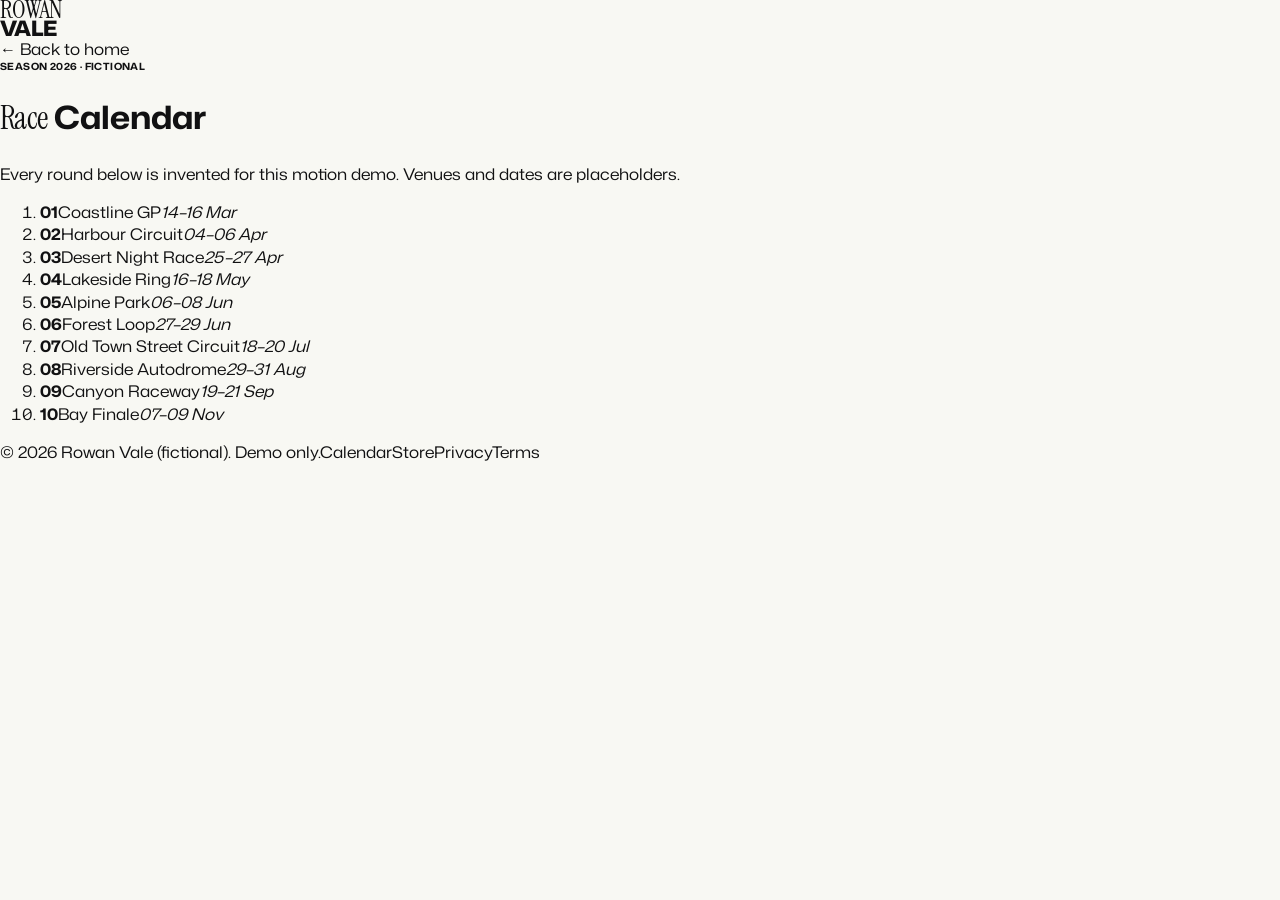
==== calendar.html @ 48850b3c "Calendar, store and legal demo pages" ====
<!doctype html>
<html lang="en">
<head>
<meta charset="utf-8">
<meta name="viewport" content="width=device-width,initial-scale=1">
<title>Calendar — Rowan Vale (fictional demo)</title>
<meta name="description" content="Fictional 2026 race calendar for Rowan Vale, a demo racing driver.">
<meta name="theme-color" content="#282c20">
<link rel="icon" href="data:image/svg+xml,%3Csvg xmlns=%22http://www.w3.org/2000/svg%22 viewBox=%220 0 40 40%22%3E%3Crect width=%2240%22 height=%2240%22 rx=%228%22 fill=%22%23d2ff00%22/%3E%3Ctext x=%2220%22 y=%2228%22 font-size=%2220%22 text-anchor=%22middle%22 font-family=%22serif%22%3ERV%3C/text%3E%3C/svg%3E">
<link rel="stylesheet" href="style.css?v=2">
</head>
<body class="page">
<a class="skip" href="#main">Skip to content</a>
<header class="page-nav"><a class="nav-logo" href="index.html"><span class="logo-a">ROWAN</span> <span class="logo-b">VALE</span></a><a class="page-back" href="index.html">← Back to home</a></header>
<main id="main" class="page-wrap">
<p class="eyebrow">Season 2026 · fictional</p>
<h1 class="page-h"><span class="serif">Race</span> Calendar</h1>
<p class="page-p">Every round below is invented for this motion demo. Venues and dates are placeholders.</p>
<ol class="cal">
<li><b>01</b><span>Coastline GP</span><em>14–16 Mar</em></li>
<li><b>02</b><span>Harbour Circuit</span><em>04–06 Apr</em></li>
<li><b>03</b><span>Desert Night Race</span><em>25–27 Apr</em></li>
<li><b>04</b><span>Lakeside Ring</span><em>16–18 May</em></li>
<li><b>05</b><span>Alpine Park</span><em>06–08 Jun</em></li>
<li><b>06</b><span>Forest Loop</span><em>27–29 Jun</em></li>
<li><b>07</b><span>Old Town Street Circuit</span><em>18–20 Jul</em></li>
<li><b>08</b><span>Riverside Autodrome</span><em>29–31 Aug</em></li>
<li><b>09</b><span>Canyon Raceway</span><em>19–21 Sep</em></li>
<li><b>10</b><span>Bay Finale</span><em>07–09 Nov</em></li>
</ol>
</main>
<footer class="page-foot"><span>© 2026 Rowan Vale (fictional). Demo only.</span><span><a href="calendar.html">Calendar</a><a href="store.html">Store</a><a href="legal.html#privacy">Privacy</a><a href="legal.html#terms">Terms</a></span></footer>
</body>
</html>
---- style.css ----
@font-face{font-family:"Mona Sans";src:url(fonts/monasans.woff2?v=1d) format("woff2");font-weight:200 900;font-stretch:75% 125%;font-display:swap}
@font-face{font-family:"Instrument Serif";src:url(fonts/instrumentserif.woff2?v=1d) format("woff2");font-weight:400;font-display:swap}
@font-face{font-family:"Caveat Brush";src:url(fonts/caveatbrush.woff2?v=1d) format("woff2");font-weight:400;font-display:swap}
:root{
  --lime:#d2ff00;--lime-off:#b2c73a;--dg:#282c20;--dg1:#3b3c38;--dg2:#535450;--white:#f4f4ed;--black:#111112;--cream:#efefe5;
  --ow1:#dde1d2;--ow2:#b4b8a5;--grey1:#ebeee0;--grey2:#c8cbbd;--hero:#f8f8f3;--topo:#cbcbb9;
  --ease:cubic-bezier(.65,.05,0,1);--dur:.75s;
  --mona:"Mona Sans",Arial,sans-serif;--serif:"Instrument Serif","Times New Roman",serif;--script:"Caveat Brush","Comic Sans MS",cursive;
}
*,*::before,*::after{box-sizing:border-box}
html.lenis,html.lenis body{height:auto}
.lenis.lenis-smooth [data-lenis-prevent]{overscroll-behavior:contain}
.lenis.lenis-stopped{overflow:clip}
html{-webkit-text-size-adjust:100%}
body{margin:0;background:var(--hero);color:var(--black);font-family:var(--mona);font-size:16px;line-height:1.4;-webkit-font-smoothing:antialiased;overflow-x:clip}
img{display:block;max-width:100%}
a{color:inherit;text-decoration:none}
button{font:inherit;color:inherit;background:none;border:0;cursor:pointer}
.sr{position:absolute;width:1px;height:1px;overflow:hidden;clip:rect(0 0 0 0);white-space:nowrap}
.skip{position:fixed;left:1rem;top:-4rem;z-index:200;background:var(--lime);color:var(--black);padding:.8rem 1rem;font-weight:700}
.skip:focus{top:1rem}
:focus-visible{outline:2px solid var(--lime);outline-offset:3px}
.serif{font-family:var(--serif);font-weight:400;letter-spacing:-.02em}
.mona{font-family:var(--mona)}
.c-lime{color:var(--lime)}
.eyebrow{font-size:.62rem;font-weight:700;text-transform:uppercase;letter-spacing:.04em;margin:0}
.topo{position:absolute;inset:0;pointer-events:none;-webkit-mask:url(assets/topo.svg?v=1d) center/cover no-repeat;mask:url(assets/topo.svg?v=1d) center/cover no-repeat}
.topo-hero{background:var(--topo);opacity:.8}
.topo-dark{background:#363b25}
.topo-light{background:var(--topo);opacity:.7}
.topo-foot{background:#3a3f2a}
.topo-horiz{background:#363b25;transition:opacity .4s}

/* loader */
.loader{position:fixed;inset:0;z-index:150;background:var(--lime);display:grid;place-items:center;clip-path:ellipse(150% 150% at 50% 50%)}
.loader-mark{display:grid;place-items:center;gap:1rem;color:var(--black)}
.loader-mark span{font-family:var(--serif);font-size:4rem;line-height:1}
.loader-mark i{display:block;width:8rem;height:2px;background:rgba(17,17,18,.2);position:relative;overflow:hidden}
.loader-mark i::after{content:"";position:absolute;inset:0;background:var(--black);transform-origin:left;animation:load 1s var(--ease) forwards}
@keyframes load{from{transform:scaleX(0)}to{transform:scaleX(1)}}
.no-js .loader{display:none}

/* nav */
.nav{position:fixed;inset:0 0 auto 0;z-index:100;display:flex;justify-content:space-between;align-items:flex-start;padding:1.25rem 1.5rem;pointer-events:none;color:var(--black);transition:color var(--dur) var(--ease)}
.nav.is-dark{color:var(--white)}
.nav>*{pointer-events:auto}
.nav-logo{display:flex;flex-direction:column;line-height:.82;transform-origin:left top;transition:transform .5s var(--ease)}
.logo-a{font-family:var(--serif);font-size:1.55rem;letter-spacing:-.02em}
.logo-b{font-weight:800;font-stretch:112%;font-size:1.32rem;letter-spacing:-.03em}
.nav-mark{position:absolute;left:50%;top:.9rem;width:2.75rem;height:2.75rem;padding:.4rem;margin-left:-1.375rem;transition:transform .5s var(--ease)}
.nav-mark svg{width:100%;height:100%}
.nav-right{display:flex;gap:.5rem;transform-origin:right top;transition:transform .5s var(--ease)}
.at-top .nav-logo,.at-top .nav-right{transform:scale(1.2)}
.btn-store{display:inline-flex;align-items:center;gap:.45rem;height:2.75rem;padding:0 1rem;background:var(--lime);color:var(--black);border-radius:.4rem;font-size:.7rem;font-weight:700;letter-spacing:.03em}
.btn-store .i svg{width:.8rem;height:.8rem;display:block}
.btn-menu{width:2.75rem;height:2.75rem;border:1.5px solid currentColor;border-radius:.4rem;display:grid;place-content:center;gap:5px}
.btn-menu i{display:block;width:1rem;height:1.5px;background:currentColor;transition:transform .5s var(--ease)}
.btn-menu i:last-child{width:.6rem;margin-left:auto}
.menu-open .btn-menu i:first-child{transform:translateY(3.25px) rotate(45deg)}
.menu-open .btn-menu i:last-child{width:1rem;transform:translateY(-3.25px) rotate(-45deg)}
.menu[hidden]{display:none}
.menu{position:fixed;inset:0;z-index:90;background:var(--dg);color:var(--white);display:flex;flex-direction:column;justify-content:center;padding:6rem 1.5rem 2rem;clip-path:ellipse(0% 0% at 100% 0%)}
.menu nav{display:flex;flex-direction:column;gap:.2rem}
.menu nav a{font-weight:800;font-stretch:112%;text-transform:uppercase;font-size:clamp(2.6rem,7vw,5.25rem);line-height:1;letter-spacing:-.03em;min-height:44px}
.menu nav a:hover{color:var(--lime)}
.menu-foot{margin-top:auto;font-size:.75rem;color:var(--ow2)}
.menu-open .nav{color:var(--white)}

/* data-hover text */
[data-hover] .t{display:inline-block;overflow:hidden;position:relative;vertical-align:top;line-height:1.2}
[data-hover] .t .char{display:inline-block;will-change:transform}
[data-hover] .t .dup{position:absolute;left:0;top:100%;white-space:pre}

/* scroll indicator */
.scroll-ind{position:fixed;right:.3rem;top:10vh;width:.4em;height:80vh;z-index:95;mix-blend-mode:difference;opacity:0;pointer-events:none}
.scroll-ind i{display:block;width:100%;height:20%;background:#ffffffbf;border-radius:1rem}

/* HERO */
.hero{position:relative;height:300vh;background:transparent}
.hero-stick{position:sticky;top:0;height:100vh;height:100svh;overflow:hidden;background:var(--hero)}
.hero-media{position:absolute;left:50%;top:50%;width:100vw;height:100vh;height:100svh;transform:translate(-50%,-50%);overflow:hidden;z-index:2;will-change:width,height}
.hero-img{width:100%;height:100%;object-fit:cover;object-position:50% 40%}
.hero-tint{position:absolute;inset:0;opacity:0}
.hero-zoom{position:absolute;inset:0;-webkit-mask:radial-gradient(120% 95% at 50% 55%,#000 60%,transparent 100%);mask:radial-gradient(120% 95% at 50% 55%,#000 60%,transparent 100%)}
.hero-canvas{position:absolute;inset:0;width:100%;height:100%;pointer-events:none}
.hero-target{position:absolute;left:50%;top:50%;width:min(36vw,34rem);aspect-ratio:4/3;transform:translate(-50%,-50%)}
.hero-marquee{position:absolute;inset:0;display:flex;flex-direction:column;justify-content:center;z-index:1;text-transform:uppercase;white-space:nowrap}
.mq-row{overflow:hidden}
.row-inner{display:inline-flex;will-change:transform}
.mq-a{font-family:var(--serif);color:var(--lime-off);font-size:clamp(3rem,8.5vw,7.9rem);line-height:.86}
.mq-b{font-weight:660;font-stretch:93%;color:var(--ow1);font-size:clamp(3rem,8.5vw,7.9rem);line-height:.9;letter-spacing:-.02em}
.hero-msg{position:absolute;left:50%;top:calc(50% - min(18vw,17rem)*.75 - 4.5rem);transform:translateX(-50%);z-index:3;color:var(--lime);display:flex;flex-direction:column;align-items:center;gap:.6rem;opacity:0}
.hero-msg .mono{width:1.6rem;height:1.6rem}
.msg-t{font-size:.62rem;font-weight:700;text-transform:uppercase;color:var(--white);letter-spacing:.04em;overflow:hidden}
.msg-t .char{display:inline-block}
.signature{position:absolute;left:50%;top:50%;width:min(72vw,64rem);transform:translate(-45%,-50%);z-index:4;fill:none;stroke:var(--lime);stroke-width:11;stroke-linecap:round;stroke-linejoin:round;overflow:visible;pointer-events:none}
.next-race{position:absolute;left:1.5rem;bottom:1.5rem;z-index:5;width:6.5rem;border:1px solid rgba(17,17,18,.25);border-radius:.4rem;padding:.6rem;display:flex;flex-direction:column;gap:.35rem;color:var(--black);font-size:.7rem;transition:opacity .3s}
.next-race svg{width:100%;height:auto}
.next-race b{font-weight:800;text-transform:uppercase;font-size:.66rem}
.hero-sig-track{position:absolute;left:0;right:0;top:100vh;height:150vh;pointer-events:none}

/* MANIFESTO */
.manifesto{position:relative;background:var(--dg);color:var(--white);padding:22vh 1.5rem 26vh;text-align:center;overflow:hidden}
.mani-in{position:relative;max-width:78rem;margin:0 auto}
.mini-helmet{width:2.6rem;color:var(--ow2);margin:0 auto 1rem;display:block}
.manifesto .eyebrow{margin-bottom:2rem}
.mani-text{margin:0;font-weight:660;font-stretch:93%;text-transform:uppercase;font-size:clamp(2.4rem,7.4vw,7.9375rem);line-height:.906;letter-spacing:-.0625rem;color:var(--ow1)}
.mani-text strong{font-family:var(--serif);font-weight:400;color:var(--lime);letter-spacing:-.03em}
.line{display:block}
.high-line-reveal{pointer-events:none}

/* HORIZONTAL */
.horiz{position:relative;background:var(--dg);color:var(--white)}
.horiz-stick{position:sticky;top:0;height:100vh;overflow:hidden}
.horiz-track{position:relative;height:100%;display:flex;align-items:flex-start;gap:6vw;padding:0 8vw 0 6vw;width:max-content;will-change:transform}
.h-item{flex:none;position:relative;margin:0}
.h-quote{width:24rem;margin-top:16vh}
.h-q{font-family:var(--serif);font-size:2.75rem;line-height:.886;letter-spacing:-.06rem;margin:0;color:var(--ow1)}
.h-q b{font-family:var(--mona);font-weight:700;font-size:.8em;letter-spacing:-.02em;color:inherit}
.h-sig{width:7rem;color:var(--lime);margin-top:1.4rem}
.h-item figcaption{font-size:.62rem;font-weight:700;text-transform:uppercase;margin-top:.6rem;letter-spacing:.04em}
.cap-bar{display:block;width:2.4rem;height:.35rem;background:var(--lime);margin-bottom:.6rem}
.h-img{overflow:hidden;position:relative}
.h-img img{width:calc(100% + 4rem);max-width:none;margin-left:-4rem;height:100%;object-fit:cover}
.s-l .h-img{width:34vw;height:38vw;max-height:66vh}
.s-m .h-img{width:22vw;height:26vw;max-height:52vh}
.s-s .h-img{width:13vw;height:14vw;max-height:30vh}
.t-1{margin-top:22vh}.t-2{margin-top:8vh}.t-3{margin-top:52vh}.t-4{margin-top:70vh}.t-5{margin-top:18vh}.t-6{margin-top:10vh}.t-7{margin-top:34vh}.t-8{margin-top:64vh}
.h-text{width:22rem;margin-top:62vh}
.h-text p{font-family:var(--serif);font-size:1.5rem;line-height:1.05;margin:0}
.h-end{width:4vw}
.horiz.is-light .h-q,.horiz.is-light .h-text p{color:var(--black)}

/* OTOT */
.otot{position:relative;background:var(--white);overflow:hidden}
.otot-top{position:relative;height:100vh;min-height:40rem}
.otot-img{position:absolute;bottom:0;height:88%;width:auto;object-fit:contain;z-index:1}
.otot-l{left:-3vw}
.otot-r{right:-4vw}
.otot-col{position:absolute;top:34%;z-index:2;display:flex;flex-direction:column;align-items:flex-start;gap:1rem}
.otot-c1{right:52%;align-items:flex-end;text-align:right}
.otot-c2{left:52%}
.otot-h{margin:0;font-weight:800;font-stretch:93%;text-transform:uppercase;font-size:clamp(2.6rem,6vw,5.4rem);line-height:.86;letter-spacing:-.03em}
.otot-h .serif{font-weight:400}
.otot-p{margin:0;font-size:.85rem;max-width:15rem}
.btn-round{width:2.75rem;height:2.75rem;background:var(--lime);border-radius:.4rem;display:grid;place-items:center}
.btn-round svg{width:1rem}
.script{pointer-events:none;display:block;overflow:visible;clip-path:inset(0 100% 0 0)}
.script text{font-family:var(--script);fill:var(--lime);font-size:100px}
.s-collab text{font-size:200px}
.s-on{position:absolute;right:2%;top:-4.2rem;width:clamp(7rem,13vw,12rem);transform:rotate(-8deg);z-index:3}
.otot-bottom{position:relative;height:90vh;overflow:hidden}
.otot-bottom img{width:100%;height:120%;object-fit:cover;transform-origin:50% 0}

/* HELMETS */
.helmets{position:relative;background:var(--black);color:var(--white);padding:18vh 1.5rem 10vh}
.hel-head{text-align:center;margin-bottom:10vh}
.hel-head .eyebrow{color:var(--lime);margin-bottom:1rem}
.hel-title{margin:0;font-weight:800;font-stretch:93%;text-transform:uppercase;font-size:clamp(2.8rem,7vw,7rem);line-height:.86;letter-spacing:-.03em}
.hel-title .serif{color:var(--lime);font-weight:400}
.hel-p{max-width:26rem;margin:1.5rem auto 0;color:var(--ow2);font-size:.9rem}
.hel-grid{display:grid;grid-template-columns:repeat(4,1fr);gap:1.2rem;max-width:90rem;margin:0 auto;align-items:start}
.hel-col{display:flex;flex-direction:column;gap:1.2rem}
.hel-card{position:relative;aspect-ratio:406.89/411;color:#3a3a3c;transition:color var(--dur) var(--ease)}
.hel-card:hover,.hel-card:focus-within{color:var(--lime)}
.hel-frame{position:absolute;inset:0;width:100%;height:100%;overflow:visible}
.hel-frame path{fill:#0c0c0d;stroke:currentColor;stroke-width:1.2;vector-effect:non-scaling-stroke}
.hel-img{position:absolute;inset:8% 8% 18%;display:grid;place-items:center;transition:transform var(--dur) var(--ease)}
.hel-img img{width:100%;height:100%;object-fit:contain;mix-blend-mode:lighten}
.hel-card:hover .hel-img{transform:scale(1.1)}
.hel-reveal{position:absolute;inset:8% 8% 18%;clip-path:ellipse(100% 0% at 50% 0);transition:clip-path var(--dur) var(--ease);background:radial-gradient(60% 60% at 50% 55%,rgba(210,255,0,.18),transparent 70%)}
.hel-card:hover .hel-reveal{clip-path:ellipse(100% 120% at 50% 0%)}
.hel-label{position:absolute;right:.4rem;bottom:.35rem;font-size:.62rem;font-weight:700;color:var(--white);display:flex;gap:.5rem}
.hel-label b{color:var(--lime)}
.hel-card a{position:absolute;inset:0;z-index:2}
.hel-cta{text-align:center;padding:22vh 0 8vh;display:flex;flex-direction:column;align-items:center;gap:1.4rem}
.cta-t{font-family:var(--serif);font-size:clamp(1.6rem,2.75vw,2.75rem);line-height:.95;max-width:22ch;margin:0}
.btn-lime,.btn-dark{display:inline-flex;align-items:center;min-height:2.75rem;padding:0 1.1rem;border-radius:.4rem;font-size:.7rem;font-weight:700;letter-spacing:.03em}
.btn-lime{background:var(--lime);color:var(--black)}
.btn-dark{background:var(--black);color:var(--white)}

/* STORE */
.store{position:relative;background:var(--black)}
.visor{position:relative;background:#e9ece6;clip-path:ellipse(70% 0% at 50% 0%);min-height:110vh;overflow:hidden}
.store-in{position:relative;min-height:110vh;display:grid;grid-template-columns:1.1fr 1fr .9fr;align-items:center;gap:2rem;padding:14vh 4vw}
.store-copy{display:flex;flex-direction:column;gap:1.1rem;align-items:flex-start}
.store-h{margin:0;font-weight:800;font-stretch:93%;text-transform:uppercase;font-size:clamp(2.6rem,5vw,4.5rem);line-height:.88;letter-spacing:-.03em}
.store-h .serif{font-weight:400}
.store-p{margin:0;max-width:22rem;font-size:.9rem}
.store-img{overflow:hidden;border-radius:.3rem}
.store-img img{width:100%;height:100%;object-fit:cover}
.s1{height:70vh}.s2{height:44vh;margin-top:20vh}

/* COLLABS */
.collabs{position:relative;background:var(--white);padding:12vh 0 48vh;overflow:hidden}
.col-head{position:relative;display:flex;justify-content:space-between;align-items:flex-start;padding:0 1.5rem;margin-bottom:10vh;gap:2rem}
.col-title{margin:0;text-transform:uppercase;font-size:clamp(2.6rem,6vw,5.2rem);line-height:.86;letter-spacing:-.03em}
.col-title .mona{font-weight:800;font-stretch:93%}
.col-title .serif{font-weight:400}
.col-p{max-width:17rem;font-size:.85rem;margin:0}
.s-collab{position:absolute;left:-1%;top:-35%;width:min(68vw,64rem);transform:rotate(-14deg);z-index:3}
.marquee{position:relative;overflow:hidden}
.mq-lane{display:flex;width:max-content;will-change:transform}
.mq-coll{display:flex;align-items:center;gap:5rem;padding-right:5rem;flex:none}
.logo{height:2.2rem;width:auto;color:var(--black);flex:none}

/* SOCIALS */
.socials{position:relative;background:var(--white);text-align:center;padding:10vh 1.5rem 0;overflow:hidden}
.soc-title{margin:0 0 4rem;text-transform:uppercase;line-height:.86;letter-spacing:-.03em;font-size:clamp(2.6rem,5vw,4.5rem)}
.soc-title .mona{font-weight:800;font-stretch:93%}
.soc-title .serif{font-weight:400}
.fan{position:relative;height:40rem;max-width:80rem;margin:0 auto}
.fan-c{position:absolute;left:50%;top:0;width:20rem;height:35rem;margin-left:-10rem;border-radius:3.3rem;overflow:hidden;box-shadow:0 1.5rem 3rem rgba(17,17,18,.18);background:#ccc}
.fan-c img{width:100%;height:100%;object-fit:cover}
.soc-follow{font-size:1.6rem;margin:2rem 0 1rem}
.soc-links{list-style:none;margin:0;padding:0 0 22vh;display:flex;justify-content:center;gap:.5rem;flex-wrap:wrap}
.soc-links a{display:inline-flex;align-items:center;min-height:44px;padding:0 .9rem;font-size:.66rem;font-weight:700;text-transform:uppercase;background:var(--black);color:var(--white);border-radius:.3rem}

/* FOOTER */
.footer{position:relative;background:var(--white);padding:4rem .8rem .8rem}
.foot-grad{position:absolute;inset:0;background:linear-gradient(180deg,var(--white) 0%,#e6f7a0 30%,var(--lime) 75%)}
.foot-card{position:relative;background:var(--dg);color:var(--white);border-radius:2rem;height:calc(100vh - 5.6rem);min-height:36rem;padding:13vh 2rem 1rem;display:grid;grid-template-columns:1fr 2fr 1fr;grid-template-rows:auto 1fr auto auto;overflow:visible}
.foot-card::before{content:"";position:absolute;left:30%;right:30%;top:-2.4rem;height:3rem;background:var(--dg);border-radius:2rem 2rem 0 0}
.foot-card .topo{border-radius:2rem;overflow:hidden}
.sig-foot{top:7vh;left:50%;width:min(16vw,14rem);transform:translate(-30%,0);stroke-width:7}
.foot-h{grid-column:1/-1;margin:0;text-align:center;text-transform:uppercase;font-size:clamp(2.6rem,5vw,5rem);line-height:.86;letter-spacing:-.03em;position:relative;z-index:3}
.foot-h .mona{font-weight:800;font-stretch:93%}
.foot-h .serif{font-weight:400}
.foot-h .l1,.foot-h .l2{display:block}
.foot-helmet{grid-column:2;grid-row:2/4;justify-self:center;align-self:end;width:auto;height:min(52vh,30vw);aspect-ratio:1;margin-top:-1rem;object-fit:cover;-webkit-mask:radial-gradient(60% 60% at 50% 45%,#000 70%,transparent 100%);mask:radial-gradient(60% 60% at 50% 45%,#000 70%,transparent 100%);position:relative;z-index:2}
.foot-col{grid-row:2;align-self:center;display:flex;flex-direction:column;align-items:center;gap:.1rem;position:relative;z-index:3}
.foot-col .eyebrow{color:var(--ow2);margin-bottom:.5rem}
.foot-col a{font-weight:800;font-stretch:93%;font-size:1.25rem;line-height:1;min-height:44px;display:flex;align-items:center}
.foot-col a .t{line-height:1.1}
.fc-l{grid-column:1}.fc-r{grid-column:3}
.foot-btn{grid-column:2;grid-row:3;justify-self:center;align-self:end;position:relative;z-index:4;margin-bottom:1rem}
.foot-mq{grid-column:1/-1;grid-row:4;margin:0 -2rem;padding:1rem 0;z-index:1}
.foot-mq .logo{color:var(--white);height:1.8rem}
.foot-legal{grid-column:1/-1;display:flex;justify-content:space-between;font-size:.6rem;color:var(--ow2);text-transform:uppercase;font-weight:700;position:relative;z-index:3}
.foot-legal a{margin-left:.6rem;display:inline-flex;min-height:44px;min-width:44px;padding:0 .4rem;align-items:center;justify-content:center}

/* MOBILE */
@media (max-width:991px){
  .nav{padding:1rem}
  .nav-mark{top:4.5rem}
  .hero{height:220vh}
  .hero-img{object-position:50% 30%}
  .hero-target{width:72vw}
  .hero-msg{top:calc(50% - 27vw - 4.5rem)}
  .signature{width:92vw}
  .next-race{left:1rem;bottom:1rem}
  .horiz-stick{position:relative;height:auto;overflow:visible}
  .horiz-track{flex-direction:column;width:auto;padding:8vh 1.5rem 12vh;gap:3rem}
  .h-item{margin-top:0!important}
  .h-quote,.h-text{width:auto}
  .h-q{font-size:2.2rem}
  .s-l .h-img,.s-m .h-img{width:100%;height:auto;aspect-ratio:4/5;max-height:none}
  .s-s .h-img{width:60%;height:auto;aspect-ratio:1;max-height:none}
  .s-s:nth-of-type(even){align-self:flex-end}
  .h-img img{width:100%;margin-left:0}
  .otot-top{height:auto;min-height:0;padding:28vh 1rem 0;display:grid;grid-template-columns:1fr 1fr;gap:1rem}
  .otot-img{position:relative;height:auto;width:100%;grid-row:2;left:auto;right:auto}
  .otot-col{position:relative;top:auto;left:auto;right:auto;grid-row:1}
  .otot-c1{align-items:flex-start;text-align:left}
  .s-on{right:auto;left:0;top:-5rem;width:6.5rem}
  .s-collab{top:-6%;width:96vw}
  .collabs{padding-bottom:20vh}
  .otot-bottom{height:60vh}
  .hel-grid{grid-template-columns:repeat(2,1fr);gap:.8rem}
  .hel-col{gap:.8rem}
  .store-in{grid-template-columns:1fr;padding:16vh 1.5rem 10vh}
  .s1{height:50vh}.s2{height:36vh;margin-top:0;width:70%;justify-self:end}
  .col-head{flex-direction:column}
  .fan{height:30rem}
  .fan-c{width:13rem;height:23rem;margin-left:-6.5rem;border-radius:2.2rem}
  .foot-card{height:auto;grid-template-columns:1fr 1fr;padding:14vh 1.2rem 1rem;grid-template-rows:auto auto auto auto auto}
  .foot-card::before{left:20%;right:20%}
  .foot-h{grid-column:1/-1}
  .foot-helmet{grid-column:1/-1;grid-row:2;width:72vw;height:auto;margin-top:1rem}
  .foot-col{grid-row:3;margin-top:1rem}
  .fc-l{grid-column:1}.fc-r{grid-column:2}
  .foot-btn{grid-column:1/-1;grid-row:4;margin-top:1.5rem}
  .foot-mq{grid-row:5;margin:0 -1.2rem}
  .foot-legal{flex-direction:column;gap:.2rem;grid-row:6}
  .foot-legal a{margin:0 1rem 0 0}
  .sig-foot{width:40vw;top:8vh}
}
@media (max-width:479px){
  .mani-text{font-size:2.15rem}
  .fan-c{width:10.5rem;height:18.5rem;margin-left:-5.25rem}
  .fan{height:24rem}
}

/* reduced motion / no-js fallbacks */
.reduced .hero{height:auto}
.reduced .hero-stick{position:relative;height:100vh}
.reduced .hero-canvas,.reduced .signature path{display:block}
.reduced .script{clip-path:none}
.reduced .loader{display:none}
.reduced .visor{clip-path:none}
.reduced .horiz-stick{position:relative;height:auto;overflow:visible}
.reduced .horiz-track{flex-wrap:wrap;width:auto;padding:10vh 6vw;justify-content:center;gap:3rem}
.reduced .h-item{margin-top:0!important}
.reduced .hero-msg{display:none}
.no-js .visor{clip-path:none}
.no-js .script{clip-path:none}
.no-js .loader{display:none}
@media (prefers-reduced-motion:reduce){*,*::before,*::after{animation:none!important;transition-duration:.01ms!important}}
/* fictional partner wordmarks */
.lg1{font-weight:900;font-stretch:125%;letter-spacing:.02em;font-size:1.3rem}
.lg2{font-family:var(--serif);font-style:italic;font-size:2rem}
.lg3{font-weight:800;font-size:1.5rem;letter-spacing:.12em}.lg3 i{font-style:normal;color:transparent;-webkit-text-stroke:1.5px currentColor}
.lg4{font-weight:500;font-size:1.6rem;letter-spacing:-.04em}
.lg5{font-family:var(--serif);font-size:1.5rem;letter-spacing:.3em}
.lg6{font-weight:700;font-size:1.6rem;display:inline-flex;align-items:center;gap:.2rem}.lg6 i{width:.7rem;height:.7rem;border-radius:50%;border:2px solid currentColor;display:inline-block}
.lg7{border:2px solid currentColor;padding:.15rem .5rem;font-weight:700;font-size:1rem;letter-spacing:.1em}
.lg8{border:2px solid currentColor;border-radius:2rem;padding:.1rem .8rem;font-weight:800;font-size:1rem}
.lg9{font-family:var(--serif);font-size:1.7rem}
.logo{display:inline-flex;align-items:center;height:auto;white-space:nowrap;line-height:1}
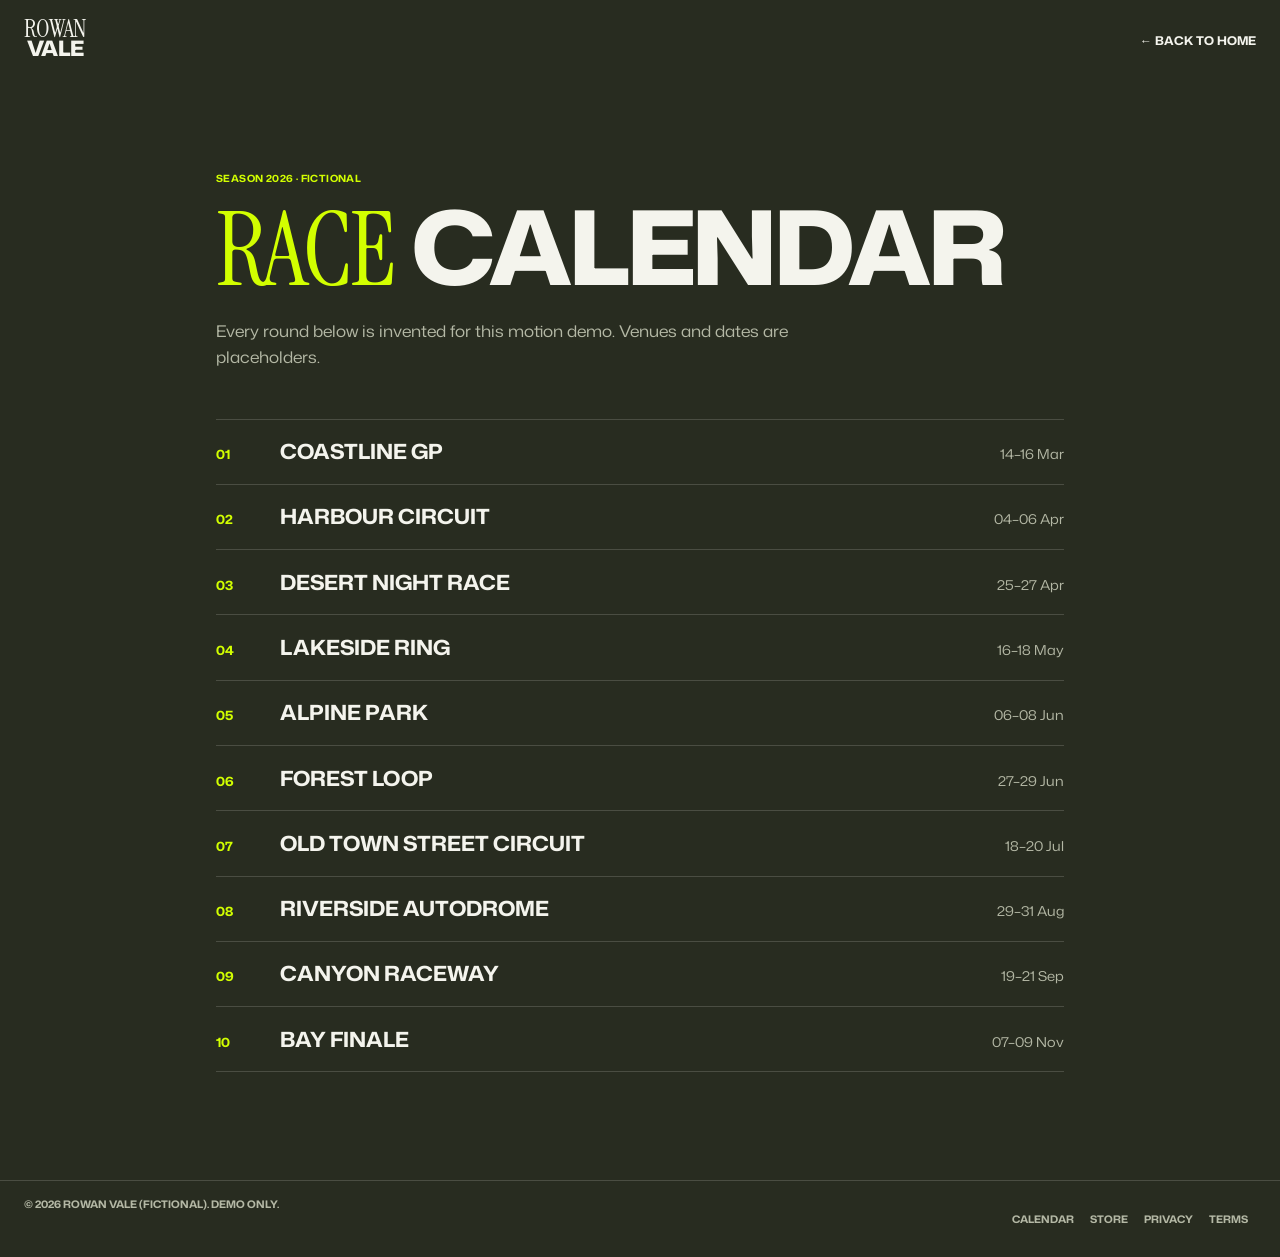
==== commit 9dc4fce4: "Hero→card on transform/opacity only (FLIP scale + counter-scale, dark overlay), topo visible behind " ====
--- a/calendar.html
+++ b/calendar.html
@@ -7,7 +7,7 @@
 <meta name="description" content="Fictional 2026 race calendar for Rowan Vale, a demo racing driver.">
 <meta name="theme-color" content="#282c20">
 <link rel="icon" href="data:image/svg+xml,%3Csvg xmlns=%22http://www.w3.org/2000/svg%22 viewBox=%220 0 40 40%22%3E%3Crect width=%2240%22 height=%2240%22 rx=%228%22 fill=%22%23d2ff00%22/%3E%3Ctext x=%2220%22 y=%2228%22 font-size=%2220%22 text-anchor=%22middle%22 font-family=%22serif%22%3ERV%3C/text%3E%3C/svg%3E">
-<link rel="stylesheet" href="style.css?v=2">
+<link rel="stylesheet" href="style.css?v=3">
 </head>
 <body class="page">
 <a class="skip" href="#main">Skip to content</a>
--- a/style.css
+++ b/style.css
@@ -1,11 +1,10 @@
-@font-face{font-family:"Mona Sans";src:url(fonts/monasans.woff2?v=1d) format("woff2");font-weight:200 900;font-stretch:75% 125%;font-display:swap}
-@font-face{font-family:"Instrument Serif";src:url(fonts/instrumentserif.woff2?v=1d) format("woff2");font-weight:400;font-display:swap}
-@font-face{font-family:"Caveat Brush";src:url(fonts/caveatbrush.woff2?v=1d) format("woff2");font-weight:400;font-display:swap}
+@font-face{font-family:"Mona Sans";src:url(fonts/monasans.woff2?v=3) format("woff2");font-weight:200 900;font-stretch:75% 125%;font-display:swap}
+@font-face{font-family:"Instrument Serif";src:url(fonts/instrumentserif.woff2?v=3) format("woff2");font-weight:400;font-display:swap}
 :root{
   --lime:#d2ff00;--lime-off:#b2c73a;--dg:#282c20;--dg1:#3b3c38;--dg2:#535450;--white:#f4f4ed;--black:#111112;--cream:#efefe5;
   --ow1:#dde1d2;--ow2:#b4b8a5;--grey1:#ebeee0;--grey2:#c8cbbd;--hero:#f8f8f3;--topo:#cbcbb9;
   --ease:cubic-bezier(.65,.05,0,1);--dur:.75s;
-  --mona:"Mona Sans",Arial,sans-serif;--serif:"Instrument Serif","Times New Roman",serif;--script:"Caveat Brush","Comic Sans MS",cursive;
+  --mona:"Mona Sans",Arial,sans-serif;--serif:"Instrument Serif","Times New Roman",serif;
 }
 *,*::before,*::after{box-sizing:border-box}
 html.lenis,html.lenis body{height:auto}
@@ -24,12 +23,12 @@
 .mona{font-family:var(--mona)}
 .c-lime{color:var(--lime)}
 .eyebrow{font-size:.62rem;font-weight:700;text-transform:uppercase;letter-spacing:.04em;margin:0}
-.topo{position:absolute;inset:0;pointer-events:none;-webkit-mask:url(assets/topo.svg?v=1d) center/cover no-repeat;mask:url(assets/topo.svg?v=1d) center/cover no-repeat}
-.topo-hero{background:var(--topo);opacity:.8}
+.topo{position:absolute;inset:0;pointer-events:none;-webkit-mask:url(assets/topo.svg?v=3) center/cover no-repeat;mask:url(assets/topo.svg?v=3) center/cover no-repeat}
+.topo-hero{background:var(--ow2);opacity:.85;top:calc(var(--zt)*-1);-webkit-mask-image:url(assets/topo-hero.svg?v=3);mask-image:url(assets/topo-hero.svg?v=3)}
 .topo-dark{background:#363b25}
 .topo-light{background:var(--topo);opacity:.7}
 .topo-foot{background:#3a3f2a}
-.topo-horiz{background:#363b25;transition:opacity .4s}
+.topo-horiz{background:#363b25;will-change:opacity}
 
 /* loader */
 .loader{position:fixed;inset:0;z-index:150;background:var(--lime);display:grid;place-items:center;clip-path:ellipse(150% 150% at 50% 50%)}
@@ -72,16 +71,21 @@
 [data-hover] .t .dup{position:absolute;left:0;top:100%;white-space:pre}
 
 /* scroll indicator */
-.scroll-ind{position:fixed;right:.3rem;top:10vh;width:.4em;height:80vh;z-index:95;mix-blend-mode:difference;opacity:0;pointer-events:none}
-.scroll-ind i{display:block;width:100%;height:20%;background:#ffffffbf;border-radius:1rem}
+.scroll-ind{position:fixed;right:.3rem;top:10vh;width:.4em;height:80vh;z-index:95;opacity:0;pointer-events:none;will-change:opacity}
+.scroll-ind i{display:block;width:100%;height:20%;background:rgba(138,140,128,.75);border-radius:1rem;will-change:transform}
 
 /* HERO */
-.hero{position:relative;height:300vh;background:transparent}
+.hero{position:relative;height:300vh;background:transparent;--zt:4.5rem}
 .hero-stick{position:sticky;top:0;height:100vh;height:100svh;overflow:hidden;background:var(--hero)}
-.hero-media{position:absolute;left:50%;top:50%;width:100vw;height:100vh;height:100svh;transform:translate(-50%,-50%);overflow:hidden;z-index:2;will-change:width,height}
+.hero-media{position:absolute;left:50%;top:50%;width:100vw;height:100vh;height:100svh;transform:translate(-50%,-50%);overflow:hidden;z-index:2;background:var(--hero);will-change:transform}
+.hero-cs{position:absolute;inset:0;transform:translateY(var(--zt));will-change:transform}
+.hero-dark{position:absolute;inset:0;background:#282c20;opacity:0;will-change:opacity}
+.next-race,.topo-hero,.hero-tint{will-change:opacity}.hero-msg{will-change:transform,opacity}
 .hero-img{width:100%;height:100%;object-fit:cover;object-position:50% 40%}
 .hero-tint{position:absolute;inset:0;opacity:0}
-.hero-zoom{position:absolute;inset:0;-webkit-mask:radial-gradient(120% 95% at 50% 55%,#000 60%,transparent 100%);mask:radial-gradient(120% 95% at 50% 55%,#000 60%,transparent 100%)}
+.hero-bw{object-position:50% 28%}
+.hero-zoom{position:absolute;inset:0}
+.hero-img{-webkit-mask:radial-gradient(120% 95% at 50% 55%,#000 60%,transparent 100%),linear-gradient(transparent,#000 3rem);-webkit-mask-composite:source-in;mask:radial-gradient(120% 95% at 50% 55%,#000 60%,transparent 100%) intersect,linear-gradient(transparent,#000 3rem)}
 .hero-canvas{position:absolute;inset:0;width:100%;height:100%;pointer-events:none}
 .hero-target{position:absolute;left:50%;top:50%;width:min(36vw,34rem);aspect-ratio:4/3;transform:translate(-50%,-50%)}
 .hero-marquee{position:absolute;inset:0;display:flex;flex-direction:column;justify-content:center;z-index:1;text-transform:uppercase;white-space:nowrap}
@@ -93,7 +97,8 @@
 .hero-msg .mono{width:1.6rem;height:1.6rem}
 .msg-t{font-size:.62rem;font-weight:700;text-transform:uppercase;color:var(--white);letter-spacing:.04em;overflow:hidden}
 .msg-t .char{display:inline-block}
-.signature{position:absolute;left:50%;top:50%;width:min(72vw,64rem);transform:translate(-45%,-50%);z-index:4;fill:none;stroke:var(--lime);stroke-width:11;stroke-linecap:round;stroke-linejoin:round;overflow:visible;pointer-events:none}
+.hw{display:block;fill:none;stroke:var(--lime);stroke-linecap:round;stroke-linejoin:round;overflow:visible;pointer-events:none}
+.signature{position:absolute;left:50%;top:50%;width:min(62vw,56rem);transform:translate(-50%,-50%) rotate(-8deg);z-index:4}
 .next-race{position:absolute;left:1.5rem;bottom:1.5rem;z-index:5;width:6.5rem;border:1px solid rgba(17,17,18,.25);border-radius:.4rem;padding:.6rem;display:flex;flex-direction:column;gap:.35rem;color:var(--black);font-size:.7rem;transition:opacity .3s}
 .next-race svg{width:100%;height:auto}
 .next-race b{font-weight:800;text-transform:uppercase;font-size:.66rem}
@@ -110,7 +115,9 @@
 .high-line-reveal{pointer-events:none}
 
 /* HORIZONTAL */
-.horiz{position:relative;background:var(--dg);color:var(--white)}
+.horiz{position:relative;background:var(--dg);color:var(--white);transition:color .5s}
+.horiz.is-light{color:var(--black)}
+.horiz-light{position:absolute;inset:0;background:#f4f4ed;opacity:0;will-change:opacity;pointer-events:none}
 .horiz-stick{position:sticky;top:0;height:100vh;overflow:hidden}
 .horiz-track{position:relative;height:100%;display:flex;align-items:flex-start;gap:6vw;padding:0 8vw 0 6vw;width:max-content;will-change:transform}
 .h-item{flex:none;position:relative;margin:0}
@@ -145,10 +152,9 @@
 .otot-p{margin:0;font-size:.85rem;max-width:15rem}
 .btn-round{width:2.75rem;height:2.75rem;background:var(--lime);border-radius:.4rem;display:grid;place-items:center}
 .btn-round svg{width:1rem}
-.script{pointer-events:none;display:block;overflow:visible;clip-path:inset(0 100% 0 0)}
-.script text{font-family:var(--script);fill:var(--lime);font-size:100px}
-.s-collab text{font-size:200px}
-.s-on{position:absolute;right:2%;top:-4.2rem;width:clamp(7rem,13vw,12rem);transform:rotate(-8deg);z-index:3}
+.s-on{position:absolute;right:2%;top:-4.6rem;width:clamp(7rem,13vw,12rem);transform:rotate(-8deg);z-index:3}
+
+.s-off{position:absolute;left:-2%;top:-4.6rem;width:clamp(8.5rem,16vw,15rem);transform:rotate(-6deg);z-index:3}
 .otot-bottom{position:relative;height:90vh;overflow:hidden}
 .otot-bottom img{width:100%;height:120%;object-fit:cover;transform-origin:50% 0}
 
@@ -166,7 +172,10 @@
 .hel-frame{position:absolute;inset:0;width:100%;height:100%;overflow:visible}
 .hel-frame path{fill:#0c0c0d;stroke:currentColor;stroke-width:1.2;vector-effect:non-scaling-stroke}
 .hel-img{position:absolute;inset:8% 8% 18%;display:grid;place-items:center;transition:transform var(--dur) var(--ease)}
-.hel-img img{width:100%;height:100%;object-fit:contain;mix-blend-mode:lighten}
+.hel-spr{width:100%;aspect-ratio:1;overflow:hidden;mix-blend-mode:lighten}
+.hel-spr img{display:block;width:400%;max-width:none;height:100%;transform:translateX(0)}
+.hel-card:hover .hel-spr img,.hel-card:focus-within .hel-spr img,.hel-card.is-spin .hel-spr img{animation:helSpin 1s steps(4) infinite}
+@keyframes helSpin{to{transform:translateX(-100%)}}
 .hel-card:hover .hel-img{transform:scale(1.1)}
 .hel-reveal{position:absolute;inset:8% 8% 18%;clip-path:ellipse(100% 0% at 50% 0);transition:clip-path var(--dur) var(--ease);background:radial-gradient(60% 60% at 50% 55%,rgba(210,255,0,.18),transparent 70%)}
 .hel-card:hover .hel-reveal{clip-path:ellipse(100% 120% at 50% 0%)}
@@ -222,7 +231,7 @@
 .foot-card{position:relative;background:var(--dg);color:var(--white);border-radius:2rem;height:calc(100vh - 5.6rem);min-height:36rem;padding:13vh 2rem 1rem;display:grid;grid-template-columns:1fr 2fr 1fr;grid-template-rows:auto 1fr auto auto;overflow:visible}
 .foot-card::before{content:"";position:absolute;left:30%;right:30%;top:-2.4rem;height:3rem;background:var(--dg);border-radius:2rem 2rem 0 0}
 .foot-card .topo{border-radius:2rem;overflow:hidden}
-.sig-foot{top:7vh;left:50%;width:min(16vw,14rem);transform:translate(-30%,0);stroke-width:7}
+.sig-foot{top:7vh;left:50%;width:min(18vw,16rem);transform:translate(-30%,0) rotate(-8deg)}
 .foot-h{grid-column:1/-1;margin:0;text-align:center;text-transform:uppercase;font-size:clamp(2.6rem,5vw,5rem);line-height:.86;letter-spacing:-.03em;position:relative;z-index:3}
 .foot-h .mona{font-weight:800;font-stretch:93%}
 .foot-h .serif{font-weight:400}
@@ -242,13 +251,13 @@
 /* MOBILE */
 @media (max-width:991px){
   .nav{padding:1rem}
-  .nav-mark{top:4.5rem}
-  .hero{height:220vh}
+  .hero{height:220vh;--zt:5.25rem}
+  .nav-mark{top:.9rem}
   .hero-img{object-position:50% 30%}
   .hero-target{width:72vw}
   .hero-msg{top:calc(50% - 27vw - 4.5rem)}
   .signature{width:92vw}
-  .next-race{left:1rem;bottom:1rem}
+  .next-race{left:1rem;bottom:1rem;background:rgba(248,248,243,.92);border-color:rgba(17,17,18,.45);-webkit-backdrop-filter:blur(6px);backdrop-filter:blur(6px);box-shadow:0 .4rem 1.2rem rgba(17,17,18,.12)}
   .horiz-stick{position:relative;height:auto;overflow:visible}
   .horiz-track{flex-direction:column;width:auto;padding:8vh 1.5rem 12vh;gap:3rem}
   .h-item{margin-top:0!important}
@@ -263,6 +272,7 @@
   .otot-col{position:relative;top:auto;left:auto;right:auto;grid-row:1}
   .otot-c1{align-items:flex-start;text-align:left}
   .s-on{right:auto;left:0;top:-5rem;width:6.5rem}
+  .s-off{left:0;top:-5rem;width:7.5rem}
   .s-collab{top:-6%;width:96vw}
   .collabs{padding-bottom:20vh}
   .otot-bottom{height:60vh}
@@ -294,8 +304,7 @@
 /* reduced motion / no-js fallbacks */
 .reduced .hero{height:auto}
 .reduced .hero-stick{position:relative;height:100vh}
-.reduced .hero-canvas,.reduced .signature path{display:block}
-.reduced .script{clip-path:none}
+.reduced .hero-canvas{display:block}
 .reduced .loader{display:none}
 .reduced .visor{clip-path:none}
 .reduced .horiz-stick{position:relative;height:auto;overflow:visible}
@@ -303,7 +312,6 @@
 .reduced .h-item{margin-top:0!important}
 .reduced .hero-msg{display:none}
 .no-js .visor{clip-path:none}
-.no-js .script{clip-path:none}
 .no-js .loader{display:none}
 @media (prefers-reduced-motion:reduce){*,*::before,*::after{animation:none!important;transition-duration:.01ms!important}}
 /* fictional partner wordmarks */
@@ -317,3 +325,28 @@
 .lg8{border:2px solid currentColor;border-radius:2rem;padding:.1rem .8rem;font-weight:800;font-size:1rem}
 .lg9{font-family:var(--serif);font-size:1.7rem}
 .logo{display:inline-flex;align-items:center;height:auto;white-space:nowrap;line-height:1}
+
+/* SUB PAGES (calendar, store, legal) */
+.page{background:var(--dark-green,#282c20);color:var(--white)}
+.page-nav{display:flex;justify-content:space-between;align-items:center;padding:1.2rem 1.5rem}
+.page-nav a{display:inline-flex;align-items:center;min-height:44px;color:var(--white)}
+.page-back{font-size:.75rem;font-weight:700;text-transform:uppercase}
+.page-wrap{max-width:56rem;margin:0 auto;padding:10vh 1.5rem 12vh}
+.page .eyebrow{color:var(--lime)}
+.page-h{margin:1rem 0 1.5rem;font-weight:800;font-stretch:93%;text-transform:uppercase;font-size:clamp(2.8rem,8vw,6.5rem);line-height:.86;letter-spacing:-.03em}
+.page-h .serif{color:var(--lime);font-weight:400}
+.page-p{max-width:38rem;color:var(--ow2);line-height:1.6}
+.page-p a{color:var(--lime);text-decoration:underline;display:inline-flex;align-items:center;min-height:44px}
+.page h2{margin:3rem 0 .6rem;font-size:1.3rem;text-transform:uppercase}
+.cal{list-style:none;margin:3rem 0 0;padding:0;border-top:1px solid #4a4d42}
+.cal li{display:grid;grid-template-columns:3rem 1fr auto;gap:1rem;align-items:baseline;padding:1.1rem 0;border-bottom:1px solid #4a4d42}
+.cal b{color:var(--lime);font-size:.8rem}.cal span{font-size:1.3rem;font-weight:700;text-transform:uppercase}.cal em{font-style:normal;color:var(--ow2);font-size:.85rem}
+.store-grid{display:grid;grid-template-columns:1.4fr 1fr;gap:1.2rem;margin-top:3rem;align-items:start}
+.store-grid img{width:100%;height:auto;border-radius:.6rem;display:block}
+.store-grid figcaption{margin-top:.6rem;font-size:.75rem;color:var(--ow2);text-transform:uppercase;font-weight:700}
+.page-foot{display:flex;justify-content:space-between;flex-wrap:wrap;gap:1rem;padding:1rem 1.5rem;font-size:.65rem;font-weight:700;text-transform:uppercase;color:var(--ow2);border-top:1px solid #4a4d42}
+.page-foot a{display:inline-flex;align-items:center;min-height:44px;min-width:44px;padding:0 .5rem;color:var(--ow2)}
+@media (max-width:640px){.store-grid{grid-template-columns:1fr}}
+.soc-note{font-size:.72rem;color:var(--dg2);text-align:center;margin:-.4rem 0 1rem}
+.soc-links a[aria-disabled],.foot-col a[aria-disabled]{cursor:not-allowed}
+@media (max-width:600px){.nav-mark{display:none}}
